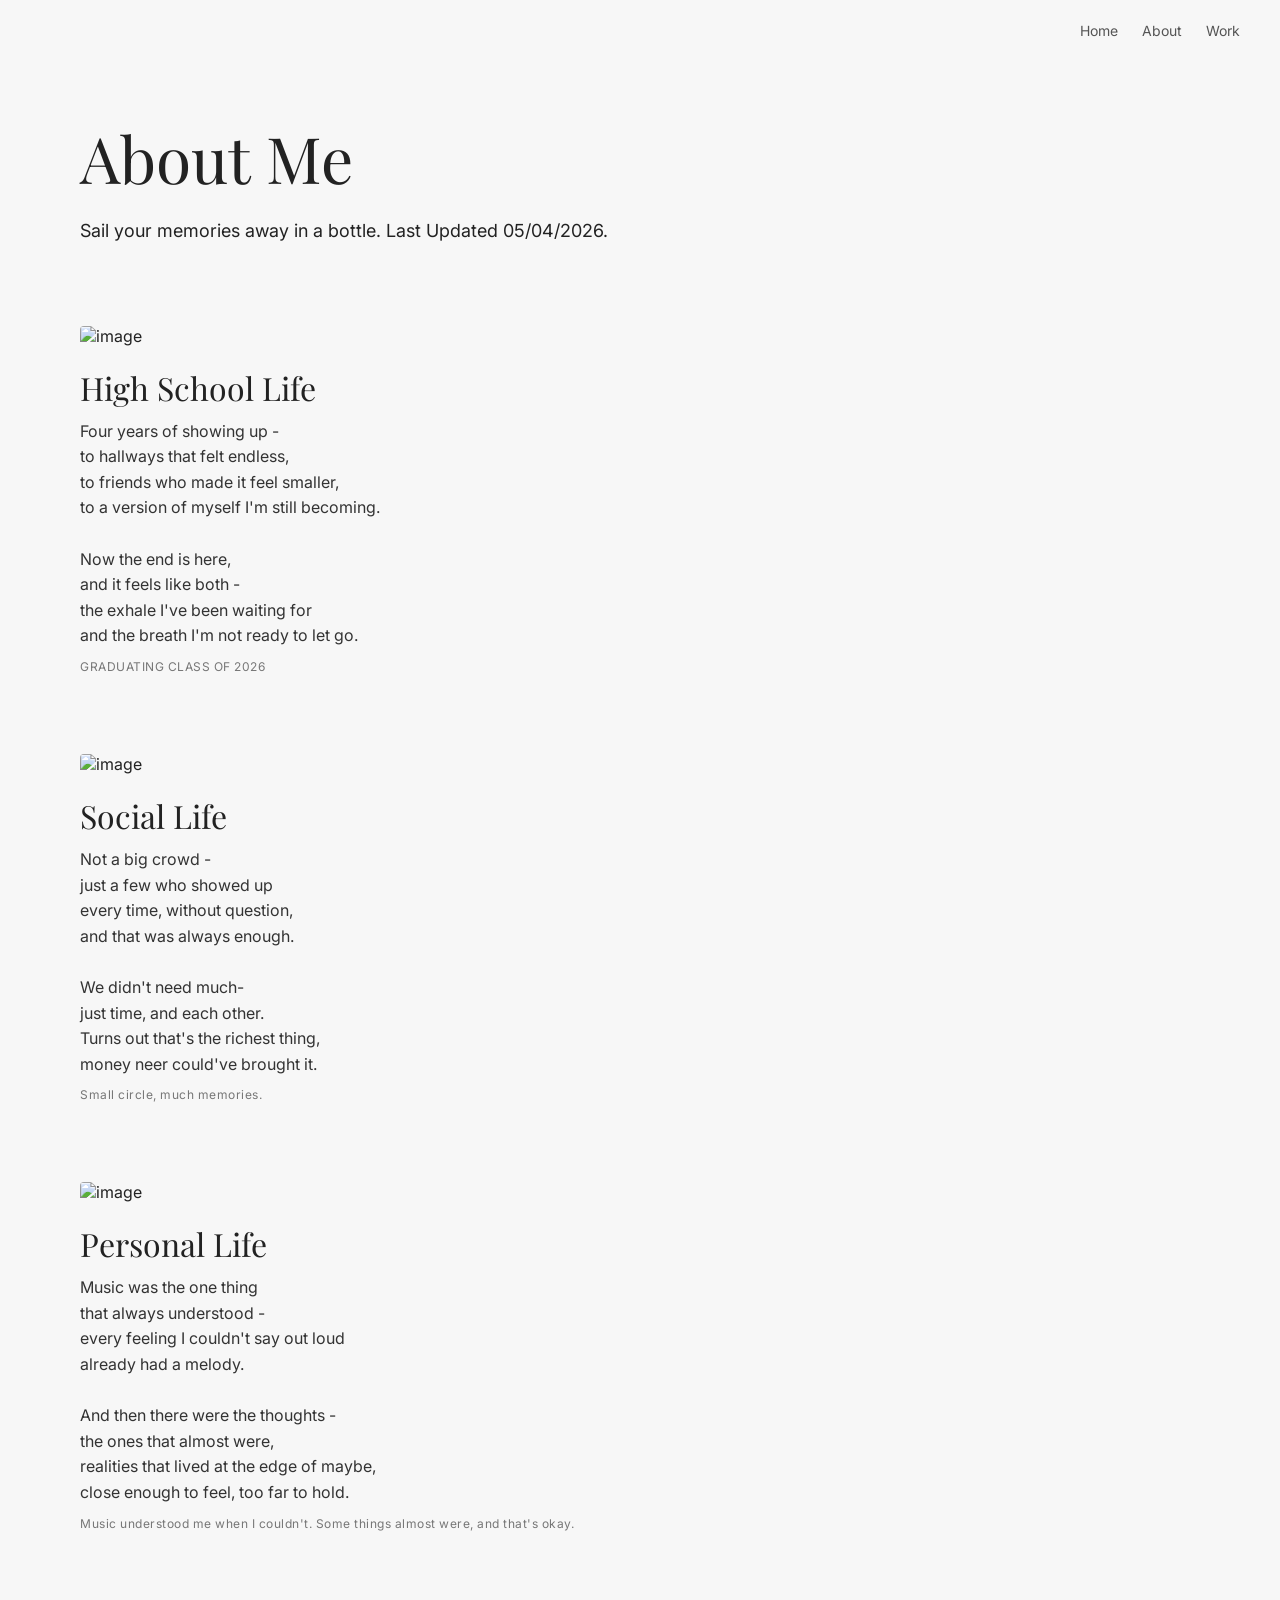
==== about.html @ eb6cff02 "Add files via upload" ====
<!DOCTYPE html>
<html lang="en">
<head>
  <meta charset="UTF-8">
  <title>About</title>

  <link href="https://fonts.googleapis.com/css2?family=Playfair+Display:wght@400;500&family=Inter:wght@300;400;500&display=swap" rel="stylesheet">
  <link rel="stylesheet" href="style.css">
</head>

<body>

<nav>
  <a href="index.html">Home</a>
  <a href="about.html">About</a>
  <a href="work.html">Work</a>
</nav>

<section class="page">

  <h1 class="fade-in">About Me</h1>

  <!-- INTRO PARAGRAPH -->
  <p class="fade-in about-intro">
    Sail your memories away in a bottle. Last Updated 05/04/2026.
  </p>

  <!-- LIFE SECTION -->
  <div class="life-grid">

    <!-- ITEM 1 -->
    <div class="life-item fade-in">
      <img src="https://via.placeholder.com/900x600" alt="image">

      <div class="life-text">
        <h2>High School Life</h2>
        <p>
          Four years of showing up - <br>to hallways that felt endless,<br>to friends who made it feel smaller,<br> to a version of myself I'm still becoming. <br><br>Now the end is here,<br>and it feels like both -<br>the exhale I've been waiting for<br> and the breath I'm not ready to let go.
        </p>
        <span class="caption">GRADUATING CLASS OF 2026 </span>
      </div>
    </div>

    <!-- ITEM 2 -->
    <div class="life-item fade-in">
      <img src="https://via.placeholder.com/900x600" alt="image">

      <div class="life-text">
        <h2>Social Life</h2>
        <p>
          Not a big crowd - <br>just a few who showed up<br>every time, without question,<br>and that was always enough.<br><br>We didn't need much-<br>just time, and each other.<br> Turns out that's the richest thing,<br>money neer could've brought it.
        </p>
        <span class="caption">Small circle, much memories. </span>
      </div>
    </div>

    <!-- ITEM 3 -->
    <div class="life-item fade-in">
      <img src="https://via.placeholder.com/900x600" alt="image">

      <div class="life-text">
        <h2>Personal Life</h2>
        <p>
          Music was the one thing<br>that always understood - <br> every feeling I couldn't say out loud<br>already had a melody.<br><br> And then there were the thoughts - <br>the ones that almost were,<br>realities that lived at the edge of maybe,<br>close enough to feel, too far to hold.
        </p>
        <span class="caption">Music understood me when I couldn't. Some things almost were, and that's okay.</span>
      </div>
    </div>

  </div>

</section>

<script src="script.js"></script>
</body>
</html>
---- style.css ----
* {
  margin: 0;
  padding: 0;
  box-sizing: border-box;
}

body {
  background: #f7f7f7;
  color: #222;
  font-family: 'Inter', sans-serif;
  opacity: 0;
  transition: opacity 0.6s ease;
}

/* NAV */
nav {
  position: fixed;
  top: 20px;
  right: 40px;
}

nav a {
  margin-left: 20px;
  text-decoration: none;
  color: #555;
  font-size: 14px;
  position: relative;
}

/* underline animation */
nav a::after {
  content: "";
  position: absolute;
  left: 0;
  bottom: -2px;
  width: 0%;
  height: 1px;
  background: #222;
  transition: width 0.3s ease;
}

nav a:hover::after {
  width: 100%;
}

/* HERO */
.hero {
  height: 100vh;
  display: flex;
  flex-direction: column;
  justify-content: center;
  padding-left: 80px;
}

h1 {
  font-family: 'Playfair Display', serif;
  font-size: 64px;
  font-weight: 400;
  line-height: 1.2;
}

.cta {
  margin-top: 20px;
  font-size: 14px;
  letter-spacing: 1px;
  color: #666;
}

/* PAGE SECTION */
.page {
  padding: 120px 80px;
}

.project {
  margin-top: 40px;
}

.project h2 {
  font-family: 'Playfair Display', serif;
  font-size: 36px;
  font-weight: 400;
}

/* FADE-IN ANIMATION */
.fade-in {
  opacity: 0;
  transform: translateY(20px);
  transition: all 0.6s ease;
}

.fade-in.show {
  opacity: 1;
  transform: translateY(0);
}

/* PAGE LOAD */
body.loaded {
  opacity: 1;
}

/* MOBILE */
@media (max-width: 768px) {
  h1 {
    font-size: 40px;
  }

  .hero {
    padding-left: 20px;
  }

  .page {
    padding: 80px 20px;
  }
}

/* ABOUT PAGE TEMPLATE */

.about-intro {
  max-width: 700px;
  font-size: 18px;
  line-height: 1.6;
  margin-top: 20px;
}

/* GRID CONTAINER */
.life-grid {
  margin-top: 80px;
  display: flex;
  flex-direction: column;
  gap: 80px;
}

/* EACH LIFE ENTRY */
.life-item {
  display: flex;
  flex-direction: column;
  gap: 20px;
}

/* IMAGE */
.life-item img {
  width: 100%;
  height: auto;
  border-radius: 4px;
  object-fit: cover;
}

/* TEXT BLOCK */
.life-text {
  max-width: 700px;
}

/* HEADLINE */
.life-text h2 {
  font-family: 'Playfair Display', serif;
  font-size: 32px;
  font-weight: 400;
  margin-bottom: 10px;
}

/* PARAGRAPH */
.life-text p {
  font-size: 16px;
  line-height: 1.6;
  color: #333;
}

/* CAPTION */
.caption {
  display: block;
  margin-top: 10px;
  font-size: 12px;
  color: #777;
  letter-spacing: 0.5px;
}

/* WORK PAGE STYLING */

.work-intro {
  max-width: 750px;
  font-size: 18px;
  line-height: 1.6;
  margin-top: 20px;
  color: #333;
}

/* GRID */
.work-grid {
  margin-top: 80px;
  display: flex;
  flex-direction: column;
  gap: 60px;
}

/* EACH BLOCK */
.work-item {
  border-left: 1px solid #ddd;
  padding-left: 20px;
}

/* SMALL LABEL */
.work-meta {
  font-size: 12px;
  letter-spacing: 1.5px;
  color: #888;
  margin-bottom: 10px;
}

/* TITLE */
.work-item h2 {
  font-family: 'Playfair Display', serif;
  font-size: 30px;
  font-weight: 400;
  margin-bottom: 10px;
}

/* TEXT */
.work-item p {
  font-size: 16px;
  line-height: 1.6;
  color: #333;
}

/* CAPTION */
.work-item .caption {
  display: block;
  margin-top: 10px;
  font-size: 12px;
  color: #777;
}
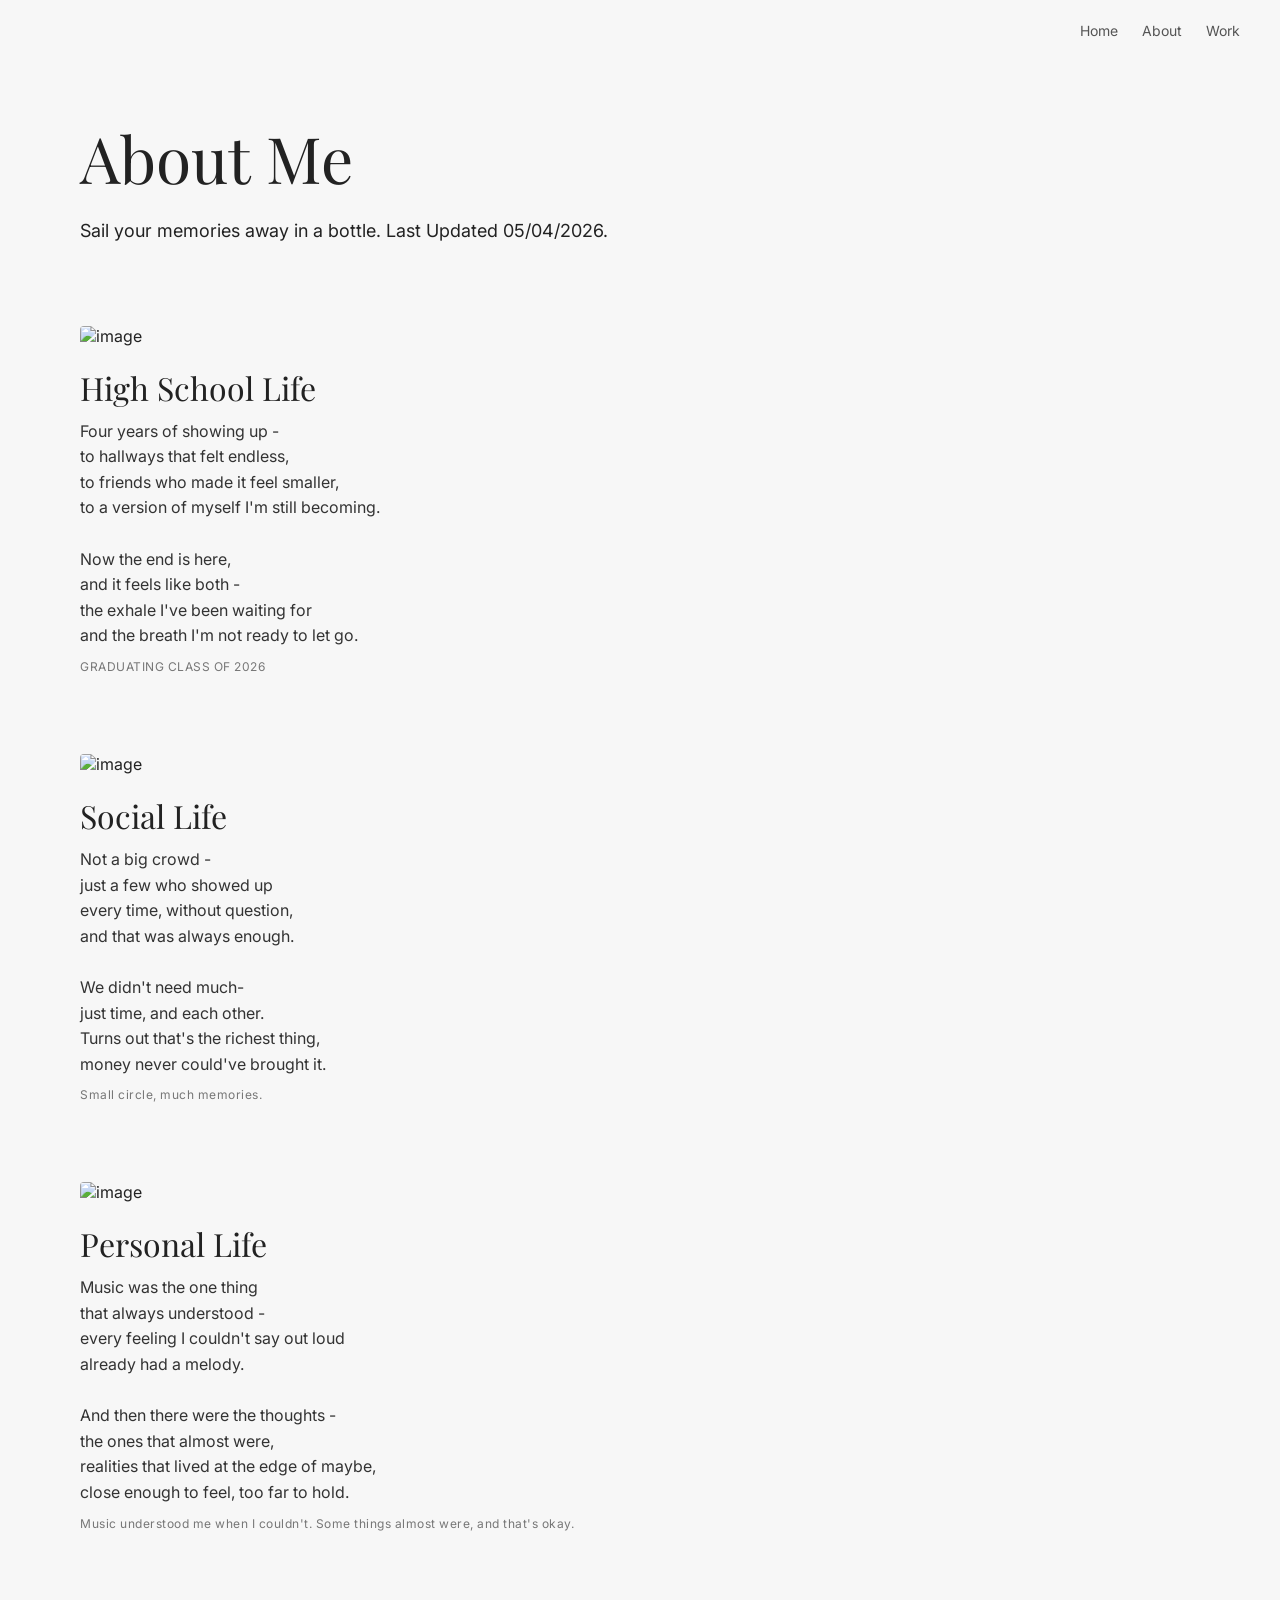
==== commit d9001251: "Add files via upload" ====
--- a/about.html
+++ b/about.html
@@ -48,7 +48,7 @@
       <div class="life-text">
         <h2>Social Life</h2>
         <p>
-          Not a big crowd - <br>just a few who showed up<br>every time, without question,<br>and that was always enough.<br><br>We didn't need much-<br>just time, and each other.<br> Turns out that's the richest thing,<br>money neer could've brought it.
+          Not a big crowd - <br>just a few who showed up<br>every time, without question,<br>and that was always enough.<br><br>We didn't need much-<br>just time, and each other.<br> Turns out that's the richest thing,<br>money never could've brought it.
         </p>
         <span class="caption">Small circle, much memories. </span>
       </div>
